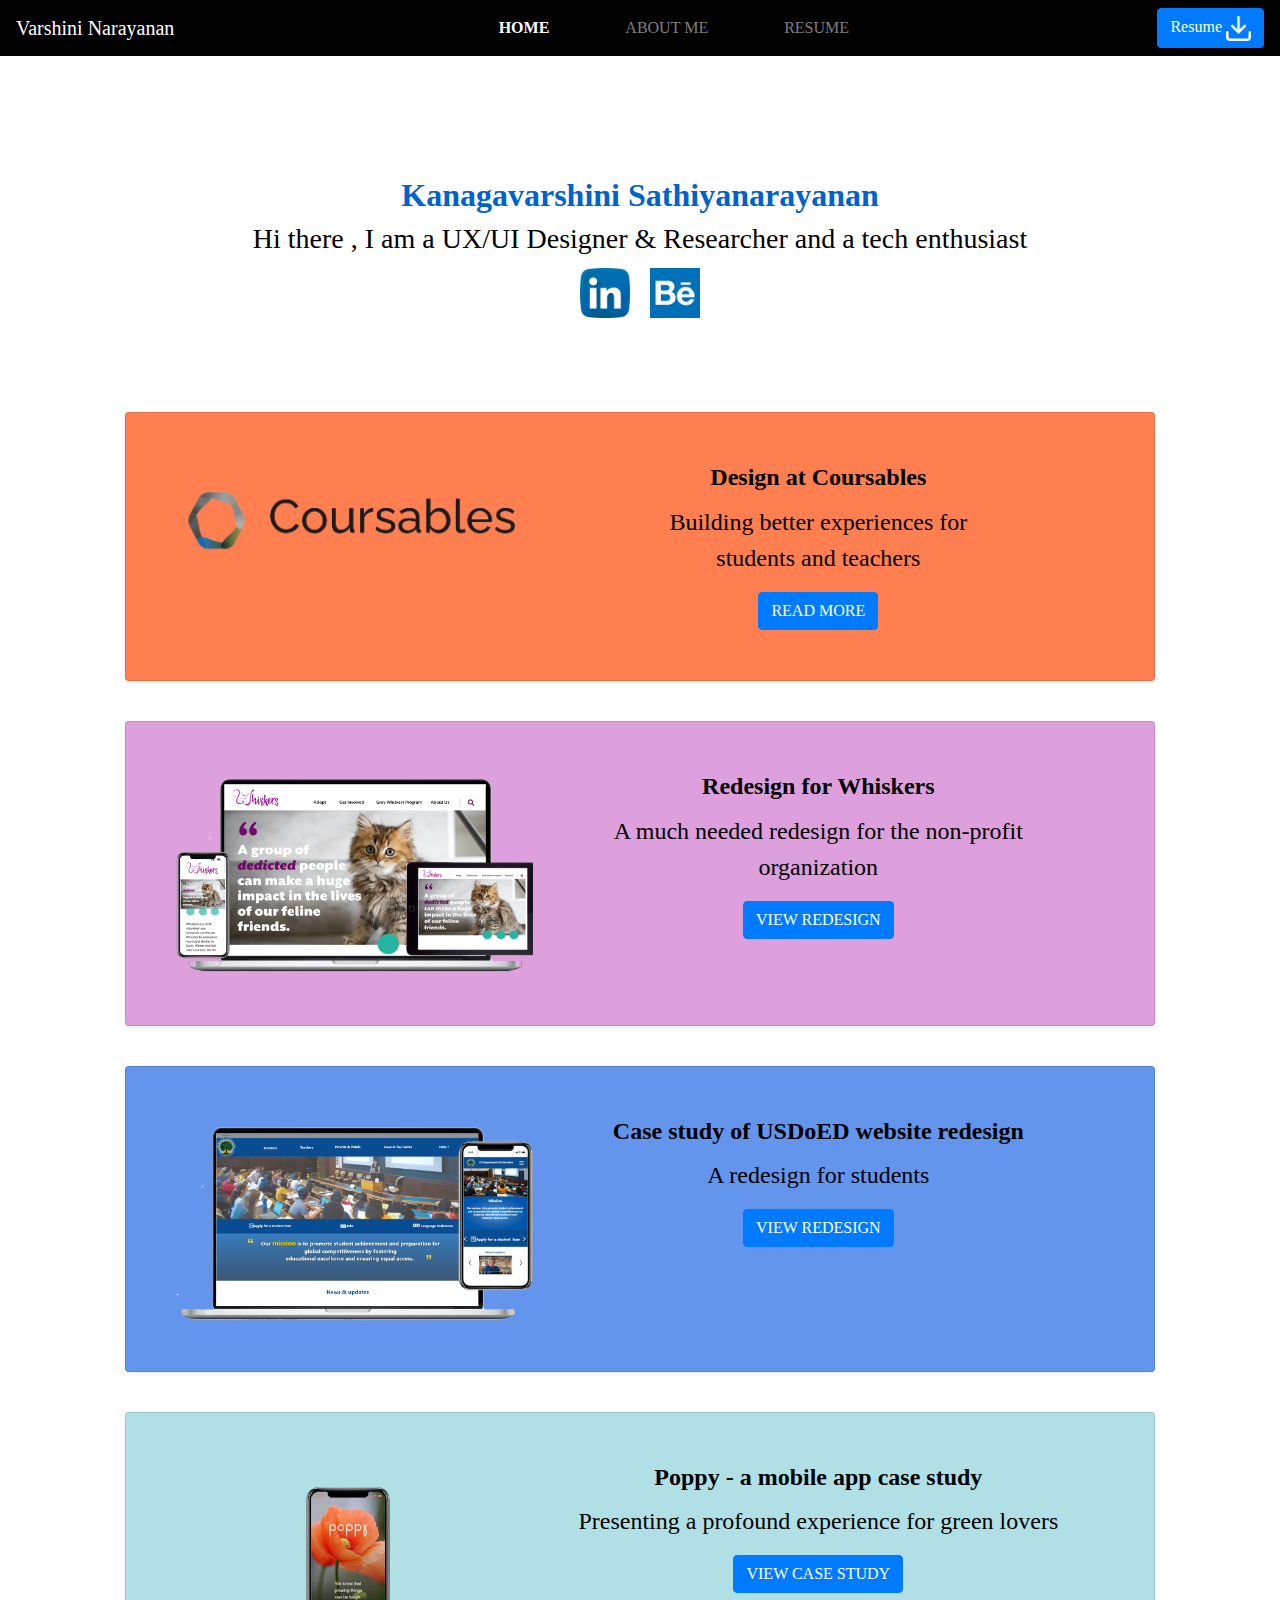
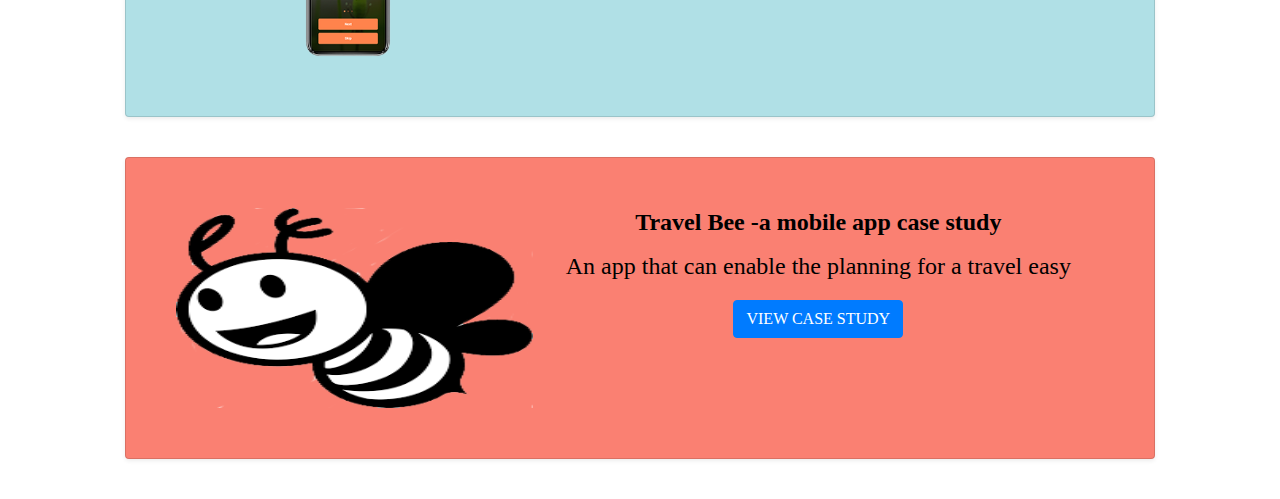
==== index.html @ 7caae49e "Minor change in button" ====
<!DOCTYPE html>
<html lang = "en">
  <head>
    <meta charset = "utf-8">
    <meta name = "viewport" content = "width=device-width , initial-scale=1">
      <meta http-equiv = "X-UA-compatible" content="IE=edge">
    <!-- Bootstrap CSS -->
      <link rel="stylesheet" href="https://stackpath.bootstrapcdn.com/bootstrap/4.3.1/css/bootstrap.min.css" integrity="sha384-ggOyR0iXCbMQv3Xipma34MD+dH/1fQ784/j6cY/iJTQUOhcWr7x9JvoRxT2MZw1T" crossorigin="anonymous">
      <link href="https://fonts.googleapis.com/css?family=San-serif|Jura&display=swap" rel="stylesheet">
      <link rel="stylesheet" href="css/styles.css">
      
      <title>Kanagavarshini's portfolio</title>
      <!-- Hotjar Tracking Code for  -->
      <script>
        (function(h,o,t,j,a,r){
            h.hj=h.hj||function(){(h.hj.q=h.hj.q||[]).push(arguments)};
            h._hjSettings={hjid:2220726,hjsv:6};
            a=o.getElementsByTagName('head')[0];
            r=o.createElement('script');r.async=1;
            r.src=t+h._hjSettings.hjid+j+h._hjSettings.hjsv;
            a.appendChild(r);
        })(window,document,'https://static.hotjar.com/c/hotjar-','.js?sv=');
      </script>
  
  </head>
  <script src="https://code.jquery.com/jquery-3.2.1.slim.min.js" integrity="sha384-KJ3o2DKtIkvYIK3UENzmM7KCkRr/rE9/Qpg6aAZGJwFDMVNA/GpGFF93hXpG5KkN" crossorigin="anonymous"></script>
  <script src="https://cdnjs.cloudflare.com/ajax/libs/popper.js/1.12.9/umd/popper.min.js" integrity="sha384-ApNbgh9B+Y1QKtv3Rn7W3mgPxhU9K/ScQsAP7hUibX39j7fakFPskvXusvfa0b4Q" crossorigin="anonymous"></script>
  <script src="https://maxcdn.bootstrapcdn.com/bootstrap/4.0.0/js/bootstrap.min.js" integrity="sha384-JZR6Spejh4U02d8jOt6vLEHfe/JQGiRRSQQxSfFWpi1MquVdAyjUar5+76PVCmYl" crossorigin="anonymous"></script>
  
  <body>
    <!--Nav bar starts here-->
    <nav class="navbar navbar-expand-lg navbar-dark sticky-top custom">
      <a class="navbar-brand" href="index.html">Varshini Narayanan</a>
      <button class="navbar-toggler" type="button" data-toggle="collapse" data-target="#navbarToggler" aria-controls="navbarTogglerDemo03" aria-expanded="false" aria-label="Toggle navigation">
        <span class="navbar-toggler-icon"><i class="fas fa-bars"></i></span>
      </button>
    
      <div class="collapse navbar-collapse" id="navbarToggler">
        <ul class="navbar-nav mr-auto">
          <li class="nav-item active">
            <a class="nav-link" href="#">HOME <span class="sr-only">(current)</span></a>
          </li>
          <li class="nav-item">
            <a class="nav-link" href="about.html">ABOUT ME</a>
          </li>
          
          </li>
          <li class="nav-item">
            <a class="nav-link" href="https://drive.google.com/file/d/10a8vLCiQLXp5Wzr1UDkPbSUo5dwR0BQ1/view?usp=sharing">RESUME</a>
          </li>
        </ul>
        
          <a class="btn btn-primary my-2 my-sm-0" href="https://drive.google.com/uc?id=10a8vLCiQLXp5Wzr1UDkPbSUo5dwR0BQ1&export=download" type="submit">Resume <img src="images/Icon feather-download.png" width="25" height="25" color="white"></a>
        
      </div>
    </nav>

    
    <!-- End navigation bar -->
    <!--beginning of hero content-->
      
    <div class="container">
                    
      <div class="row heroContent">
         
          <div class="col-md-12 col-sm-12">
            <h2 class="">Kanagavarshini Sathiyanarayanan</h2>
            <h3 class="intro">Hi there , I am a UX/UI Designer &amp; Researcher and a tech enthusiast </h3>
            
            
           
            
            <a class="btn btn-primary btn-sm heroIcon" href="https://www.linkedin.com/in/kanagavarshini/" target="_blank" role="button"><img src="images/linkedin.png" width="50" height="50"></a>
            
            <a class="btn btn-primary btn-sm heroIcon" href="https://www.behance.net/kanagavnarayan" target="_blank" role="button"><img src="images/behance.png" width="50" height="50" ></a>
          </div>

          
        
      </div>
    </div>
    <!--end of hero content-->
    <!--Work section begins-->
    <div class="container">
      <div class="cardContainer">
        <div class="card shadow-sm work1 ">
          <div class="row ">
            <div class="col-sm-5">
              <img class="d-block w-100" src="images/coursableslogo1.PNG" alt="">
            </div>
            <div class="col-sm-7">
              <div class="card-block">
                <h4 class="card-title">Design at Coursables</h4>
                <p>Building better experiences for<br>students and teachers </p>

                <a href="#" class="btn btn-primary btn-md">READ MORE</a>
              </div>
            </div>
      
            
          </div>
        </div>
      
        <!-- End card 1 -->
    
            
        <div class="card shadow-sm work ">
          <div class="row ">
            <div class="col-sm-5">
              <img class="d-block w-100" src="images/whiskersproto.png" alt="">
            </div>
            <div class="col-sm-7">
              <div class="card-block">
                <h4 class="card-title">Redesign for Whiskers</h4>
                <p>A much needed redesign for the non-profit organization</p>

                <a class="btn btn-primary btn-md" href="https://docs.google.com/presentation/d/e/2PACX-1vRIkqPVaC33eOrit_M91xv1DqObnWQD9gdRbHs5enqSoa2Jxihurlq7gIWdTT47-g/pub?start=true&loop=true&delayms=3000" target="_blank" role="button">VIEW REDESIGN</a>
              </div>
            </div>
      
            
          </div>
        </div>
        <!-- End card 2 -->
        <div class="card shadow-sm work2">
          <div class="row ">
            <div class="col-sm-5">
              <img class="d-block w-100" src="images/rwdusdeoedport.png" alt="">
            </div>
            <div class="col-sm-7">
              <div class="card-block">
                <h4 class="card-title">Case study of USDoED website redesign</h4>
                <p>A redesign for students</p>

                <a class="btn btn-primary btn-md" href="https://docs.google.com/presentation/d/e/2PACX-1vSjxhdWtfhhF0d1xYc5bsyru8crbSmUSRGSvcfbHoulZiTXZAbEIPvRbfkD364yZG4yeBWGjOPtrVbi/pub?start=true&loop=true&delayms=3000" target="_blank" role="button">VIEW REDESIGN</a>
              </div>
            </div>
      
            
          </div>
        </div>
          
        <!-- End card 3 -->
        <div class="card shadow-sm work3">
          <div class="row ">
            <div class="col-sm-5">
              <img class="d-block w-100" src="images/Untitled-1.png" alt="">
            </div>
            <div class="col-sm-7">
              <div class="card-block">
                <h4 class="card-title">Poppy - a mobile app case study</h4>
                <p>Presenting a profound experience for green lovers</p>

                <a class="btn btn-primary btn-md" href="https://docs.google.com/presentation/d/e/2PACX-1vSjxhdWtfhhF0d1xYc5bsyru8crbSmUSRGSvcfbHoulZiTXZAbEIPvRbfkD364yZG4yeBWGjOPtrVbi/pub?start=true&loop=true&delayms=3000" target="_blank" role="button">VIEW CASE STUDY</a>
              </div>
            </div>
      
            
          </div>
        </div>
          
        <!-- End card 4 -->
        <div class="card shadow-sm work4">
          <div class="row ">
            <div class="col-sm-5">
              <img class="d-block w-100" src="images/Image 1.png" height="200px" width="150px" alt="">
            </div>
            <div class="col-sm-7">
              <div class="card-block">
                <h4 class="card-title">Travel Bee -a mobile app case study</h4>
                <p>An app that can enable the planning for a travel easy</p>

                <a class="btn btn-primary btn-md" href="https://docs.google.com/presentation/d/e/2PACX-1vSjxhdWtfhhF0d1xYc5bsyru8crbSmUSRGSvcfbHoulZiTXZAbEIPvRbfkD364yZG4yeBWGjOPtrVbi/pub?start=true&loop=true&delayms=3000" target="_blank" role="button">VIEW CASE STUDY</a>
              </div>
            </div>
      
            
          </div>
        </div>
        
      <!-- End card 5 -->
      
    </div> 
    


  </body>
</html>
---- css/styles.css ----
h1, h2, h3 , h4, h5, h6 {
  /* font-family:  "Lora", Times, serif; */
  font-family: 'Times New Roman', Times, serif ;
}
html, body {
  /* font-family:  "Lora", Times, serif; */
  font-family: 'Times New Roman', Times, serif ;
  scroll-behavior: smooth;
  background-color: white;
}
P{
  font-size: 24px;
  color: black;
}
a{
  color: white;
}
.container h1,h2{
  color: #0062cc;
  border:none;
  font-weight: bold;
  text-align: center;
  
}
/* Header nav content */
.custom {
 
  width: 100%;
  background-color:black !important;
  background-size: cover;
  z-index: 10;
  }

/* .navbar-brand img{
  width: 75px;
  background-color: #e05454 ;
} */
.navbar-brand{
  font-family: Brush Script MT;
}
.navbar-nav {
  padding:0%;
  margin: 0 auto; 
}
 .nav-item{
   padding:0% ;
   margin-left:30px;
   margin-right: 30px;
 }
 .active{
  
  font-weight: bold;
}
.nav-item:hover {
  text-decoration: underline;
}


.heroImg{
  margin:5%;
}
.heroIcon{
  background-color: transparent!important;
  border: none;
}
.intro{
  color: black;
}
 .heroContent{
  
  margin: 70px 0px 0px 0px;
  text-align: center;
 } 
 .subTitle{
   font-weight: bold;
 }
.text-center{
 
  font-size: 30px;
  text-align: center;

  
  background-color: transparent!important;
}
.headerTxt{
color:black !important;
font-size: 24px;
text-align: center;
}

.card{
  
  
  margin:40px;
  
}

.card-block{
  align-content: center;
  
  position: relative;
  text-align:center;
  }
.card-block .btn{
  
  justify-content: center;
}

.card-title{
color: black;
top: 0px;
text-align: center;
font-weight: bold;
}


.row{
width: 100%;
height:100%;
padding: 50px;
}
 .work1{
  background-color:coral; 
  
} 
.work{
  
  background-color:plum;
  
}
.work2{
  background-color: cornflowerblue;
  
}
.work3{
  background-color:powderblue;
  
  
}
.work4{
  background-color:salmon;
  
}
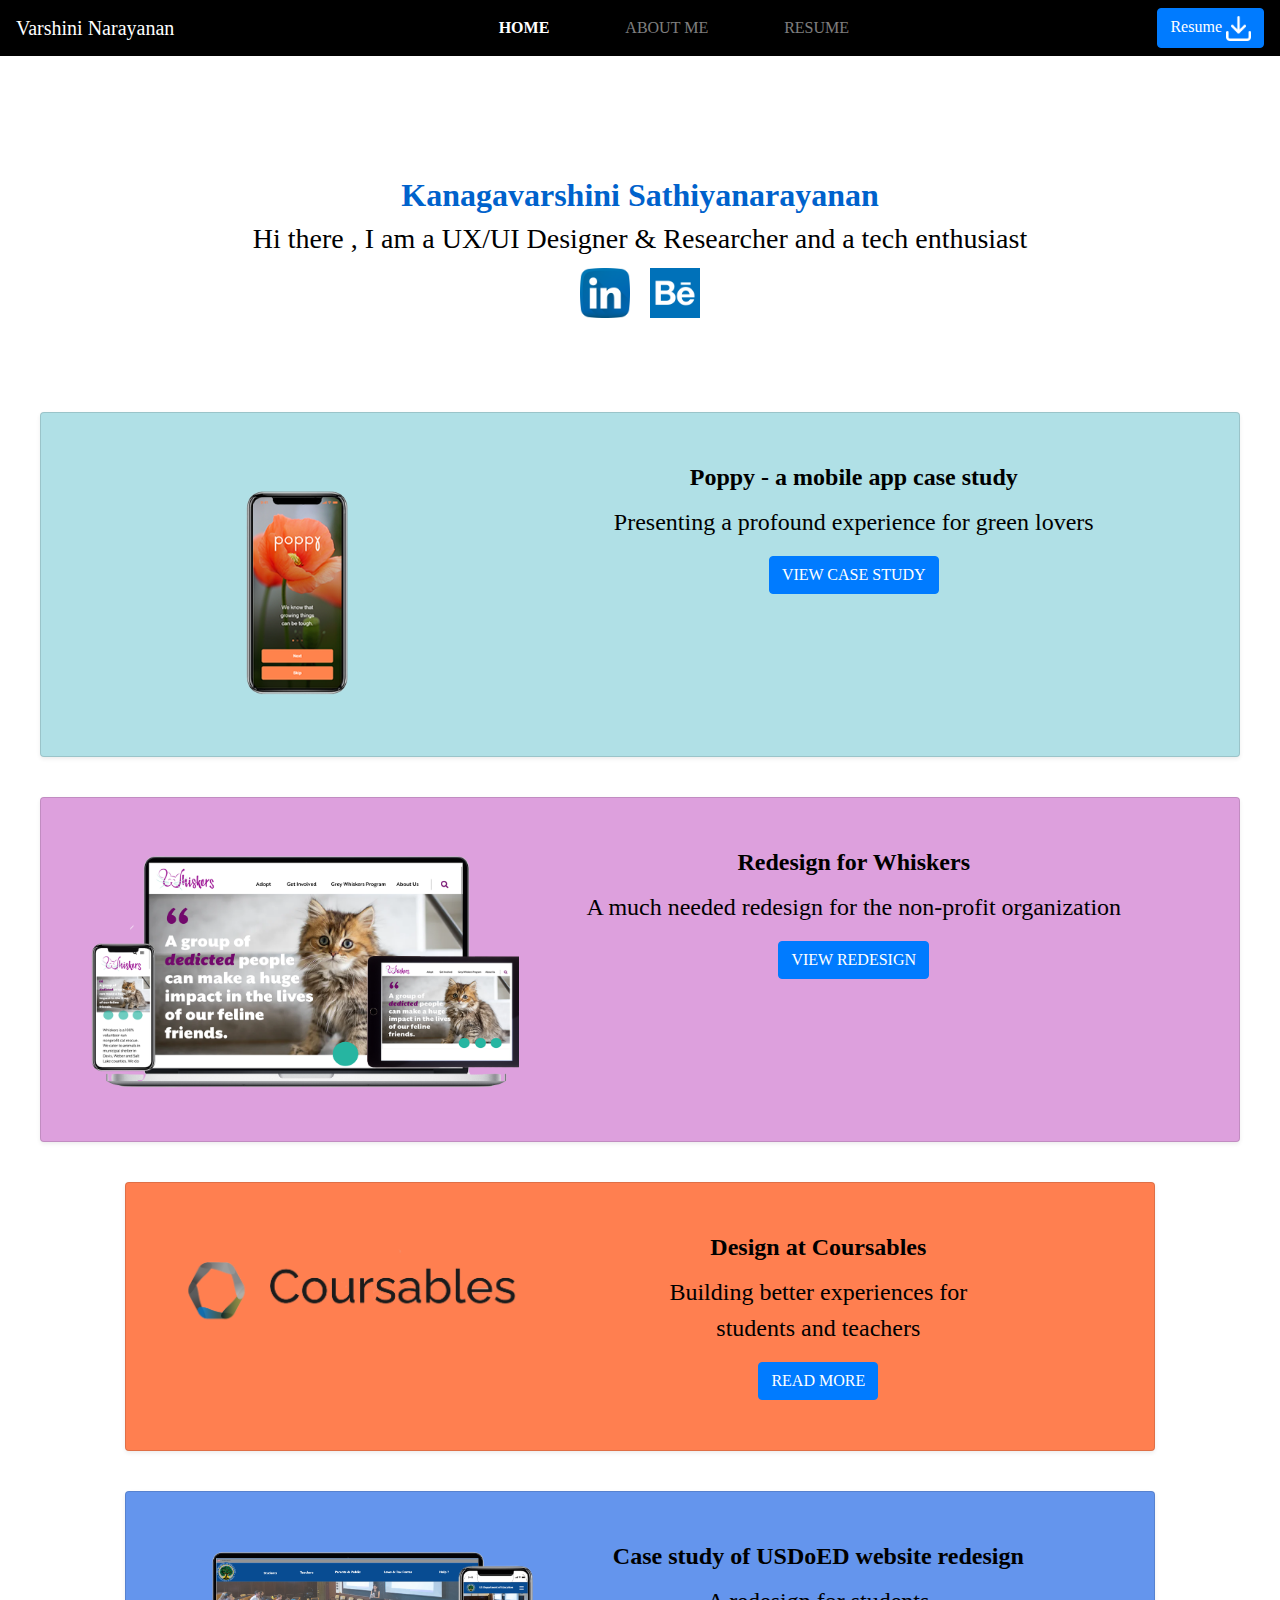
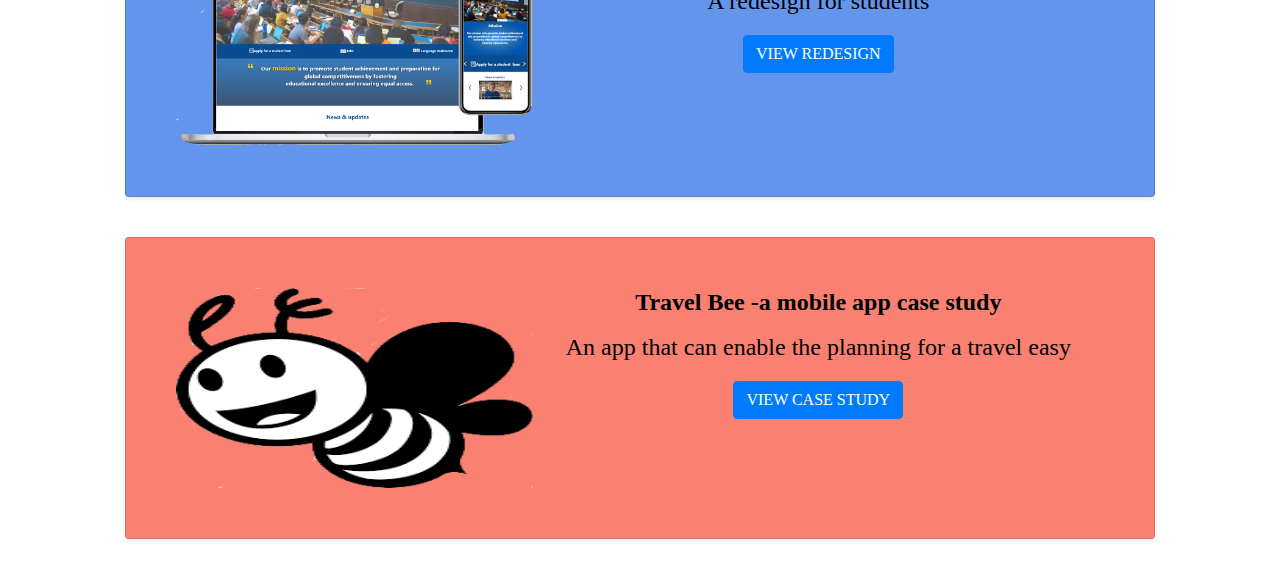
==== commit 23b89418: "Rearranging the portfolio" ====
--- a/index.html
+++ b/index.html
@@ -10,17 +10,19 @@
       <link rel="stylesheet" href="css/styles.css">
       
       <title>Kanagavarshini's portfolio</title>
-      <!-- Hotjar Tracking Code for  -->
-      <script>
-        (function(h,o,t,j,a,r){
-            h.hj=h.hj||function(){(h.hj.q=h.hj.q||[]).push(arguments)};
-            h._hjSettings={hjid:2220726,hjsv:6};
-            a=o.getElementsByTagName('head')[0];
-            r=o.createElement('script');r.async=1;
-            r.src=t+h._hjSettings.hjid+j+h._hjSettings.hjsv;
-            a.appendChild(r);
-        })(window,document,'https://static.hotjar.com/c/hotjar-','.js?sv=');
-      </script>
+  
+      
+    <!-- Hotjar Tracking Code for https://kanagavarshini.github.io/portfolio_updated/ -->
+    <script>
+      (function(h,o,t,j,a,r){
+          h.hj=h.hj||function(){(h.hj.q=h.hj.q||[]).push(arguments)};
+          h._hjSettings={hjid:2382006,hjsv:6};
+          a=o.getElementsByTagName('head')[0];
+          r=o.createElement('script');r.async=1;
+          r.src=t+h._hjSettings.hjid+j+h._hjSettings.hjsv;
+          a.appendChild(r);
+      })(window,document,'https://static.hotjar.com/c/hotjar-','.js?sv=');
+    </script>
   
   </head>
   <script src="https://code.jquery.com/jquery-3.2.1.slim.min.js" integrity="sha384-KJ3o2DKtIkvYIK3UENzmM7KCkRr/rE9/Qpg6aAZGJwFDMVNA/GpGFF93hXpG5KkN" crossorigin="anonymous"></script>
@@ -81,6 +83,43 @@
     </div>
     <!--end of hero content-->
     <!--Work section begins-->
+    <div class="card shadow-sm work3">
+      <div class="row ">
+        <div class="col-sm-5">
+          <img class="d-block w-100" src="images/Untitled-1.png" alt="">
+        </div>
+        <div class="col-sm-7">
+          <div class="card-block">
+            <h4 class="card-title">Poppy - a mobile app case study</h4>
+            <p>Presenting a profound experience for green lovers</p>
+
+            <a class="btn btn-primary btn-md" href="https://www.behance.net/gallery/119236451/Poppy-a-mobile-app-case-study-for-plant-lovers" target="_blank" role="button">VIEW CASE STUDY</a>
+          </div>
+        </div>
+  
+        
+      </div>
+    </div>
+    <!-- End card 1 -->
+            
+    <div class="card shadow-sm work ">
+      <div class="row ">
+        <div class="col-sm-5">
+          <img class="d-block w-100" src="images/whiskersproto.png" alt="">
+        </div>
+        <div class="col-sm-7">
+          <div class="card-block">
+            <h4 class="card-title">Redesign for Whiskers</h4>
+            <p>A much needed redesign for the non-profit organization</p>
+
+            <a class="btn btn-primary btn-md" href="https://www.behance.net/gallery/119223189/Whiskers-Non-Profit-Organization-Redesign" target="_blank" role="button">VIEW REDESIGN</a>
+          </div>
+        </div>
+  
+        
+      </div>
+    </div>
+    <!-- End card 2 -->
     <div class="container">
       <div class="cardContainer">
         <div class="card shadow-sm work1 ">
@@ -93,35 +132,15 @@
                 <h4 class="card-title">Design at Coursables</h4>
                 <p>Building better experiences for<br>students and teachers </p>
 
-                <a href="#" class="btn btn-primary btn-md">READ MORE</a>
+                <a href="https://docs.google.com/presentation/d/e/2PACX-1vQQ5fnGr1Fp2c9PakLSAr9gasDwj3Slq2B20ekahJlEqAL97zR9T2LOsQdSdDZfpbsGSs0mGP0CeoJm/pub?start=true&loop=true&delayms=3000" target="_blank" class="btn btn-primary btn-md">READ MORE</a>
               </div>
             </div>
       
             
           </div>
         </div>
-      
-        <!-- End card 1 -->
-    
-            
-        <div class="card shadow-sm work ">
-          <div class="row ">
-            <div class="col-sm-5">
-              <img class="d-block w-100" src="images/whiskersproto.png" alt="">
-            </div>
-            <div class="col-sm-7">
-              <div class="card-block">
-                <h4 class="card-title">Redesign for Whiskers</h4>
-                <p>A much needed redesign for the non-profit organization</p>
-
-                <a class="btn btn-primary btn-md" href="https://docs.google.com/presentation/d/e/2PACX-1vRIkqPVaC33eOrit_M91xv1DqObnWQD9gdRbHs5enqSoa2Jxihurlq7gIWdTT47-g/pub?start=true&loop=true&delayms=3000" target="_blank" role="button">VIEW REDESIGN</a>
-              </div>
-            </div>
-      
-            
-          </div>
-        </div>
-        <!-- End card 2 -->
+          
+        <!-- End card 3 -->  
         <div class="card shadow-sm work2">
           <div class="row ">
             <div class="col-sm-5">
@@ -140,24 +159,8 @@
           </div>
         </div>
           
-        <!-- End card 3 -->
-        <div class="card shadow-sm work3">
-          <div class="row ">
-            <div class="col-sm-5">
-              <img class="d-block w-100" src="images/Untitled-1.png" alt="">
-            </div>
-            <div class="col-sm-7">
-              <div class="card-block">
-                <h4 class="card-title">Poppy - a mobile app case study</h4>
-                <p>Presenting a profound experience for green lovers</p>
-
-                <a class="btn btn-primary btn-md" href="https://docs.google.com/presentation/d/e/2PACX-1vSjxhdWtfhhF0d1xYc5bsyru8crbSmUSRGSvcfbHoulZiTXZAbEIPvRbfkD364yZG4yeBWGjOPtrVbi/pub?start=true&loop=true&delayms=3000" target="_blank" role="button">VIEW CASE STUDY</a>
-              </div>
-            </div>
       
-            
-          </div>
-        </div>
+        
           
         <!-- End card 4 -->
         <div class="card shadow-sm work4">
@@ -170,7 +173,7 @@
                 <h4 class="card-title">Travel Bee -a mobile app case study</h4>
                 <p>An app that can enable the planning for a travel easy</p>
 
-                <a class="btn btn-primary btn-md" href="https://docs.google.com/presentation/d/e/2PACX-1vSjxhdWtfhhF0d1xYc5bsyru8crbSmUSRGSvcfbHoulZiTXZAbEIPvRbfkD364yZG4yeBWGjOPtrVbi/pub?start=true&loop=true&delayms=3000" target="_blank" role="button">VIEW CASE STUDY</a>
+                <a class="btn btn-primary btn-md" href="https://docs.google.com/presentation/d/e/2PACX-1vSbvwEJeN3jKx6KiFdW9tJ9GhA90t5oPDTlRuRI3-FyH1lUNGRIAqBasFKaMIEEKw/pub?start=false&loop=false&delayms=3000" target="_blank" role="button">VIEW CASE STUDY</a>
               </div>
             </div>
       
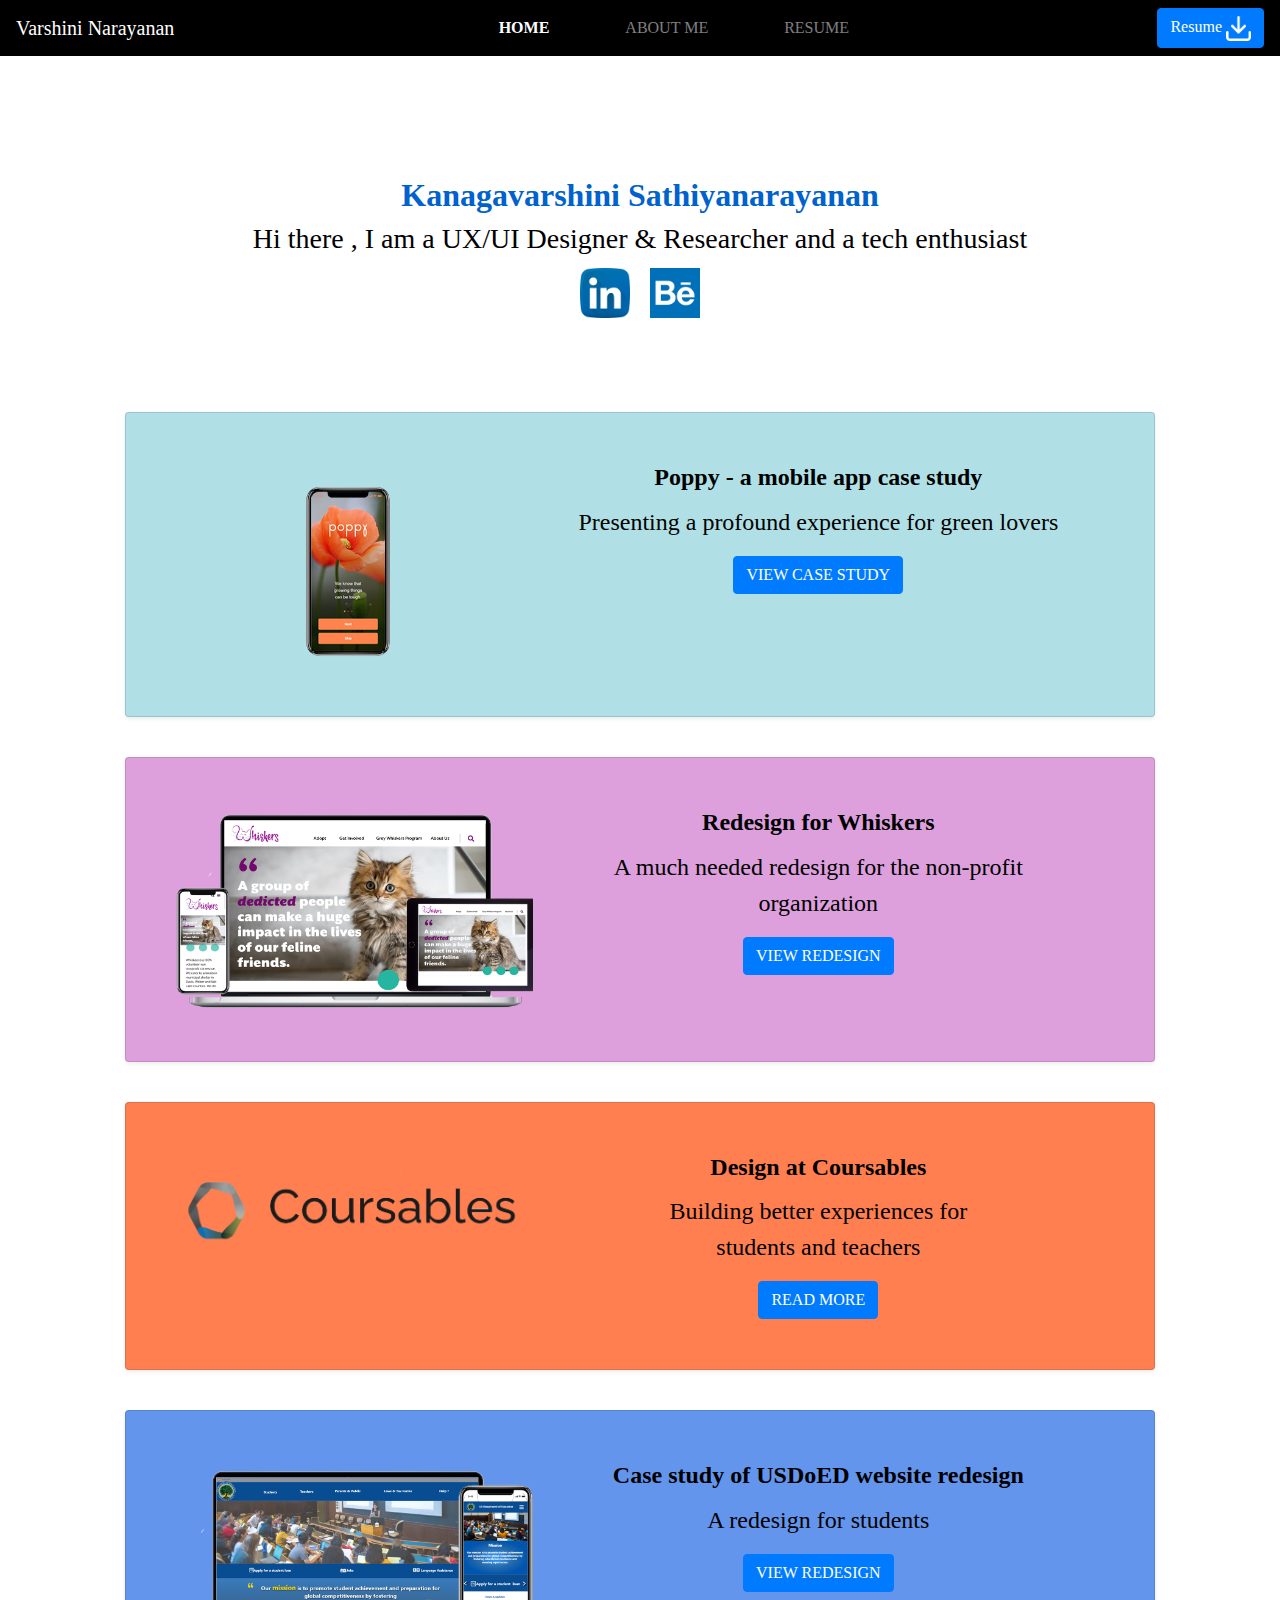
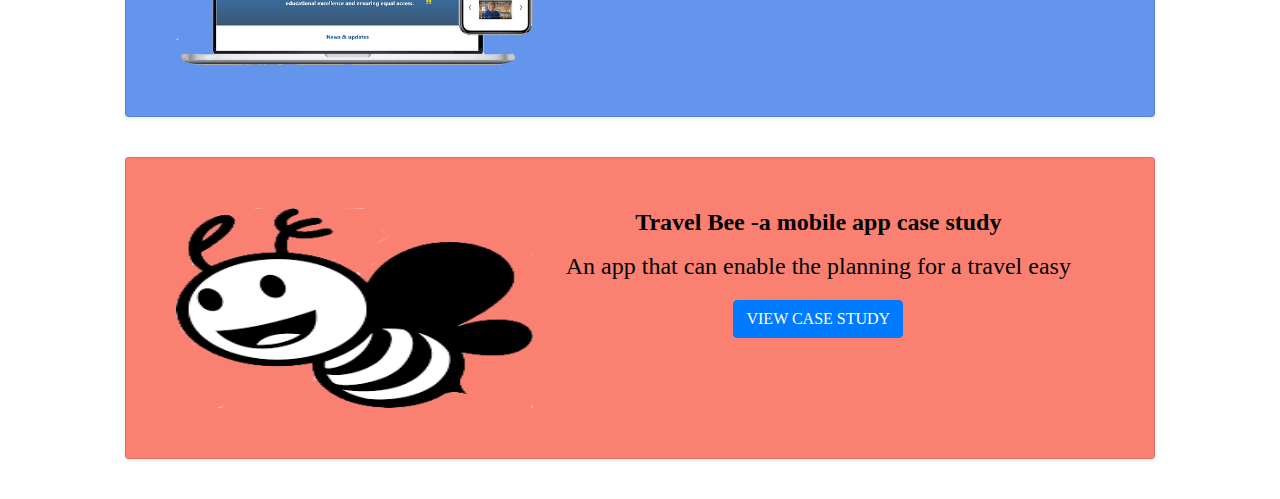
==== commit df6b45a1: "Update in project line up" ====
--- a/index.html
+++ b/index.html
@@ -83,45 +83,46 @@
     </div>
     <!--end of hero content-->
     <!--Work section begins-->
-    <div class="card shadow-sm work3">
-      <div class="row ">
-        <div class="col-sm-5">
-          <img class="d-block w-100" src="images/Untitled-1.png" alt="">
-        </div>
-        <div class="col-sm-7">
-          <div class="card-block">
-            <h4 class="card-title">Poppy - a mobile app case study</h4>
-            <p>Presenting a profound experience for green lovers</p>
+    <div class="container">
+      <div class="cardContainer">
+        <div class="card shadow-sm work3">
+          <div class="row ">
+            <div class="col-sm-5">
+              <img class="d-block w-100" src="images/Untitled-1.png" alt="">
+            </div>
+            <div class="col-sm-7">
+              <div class="card-block">
+                <h4 class="card-title">Poppy - a mobile app case study</h4>
+                <p>Presenting a profound experience for green lovers</p>
 
-            <a class="btn btn-primary btn-md" href="https://www.behance.net/gallery/119236451/Poppy-a-mobile-app-case-study-for-plant-lovers" target="_blank" role="button">VIEW CASE STUDY</a>
+                <a class="btn btn-primary btn-md" href="https://www.behance.net/gallery/119236451/Poppy-a-mobile-app-case-study-for-plant-lovers" target="_blank" role="button">VIEW CASE STUDY</a>
+              </div>
+            </div>
+      
+            
           </div>
         </div>
-  
-        
-      </div>
-    </div>
-    <!-- End card 1 -->
+        <!-- End card 1 -->
+                
+        <div class="card shadow-sm work ">
+          <div class="row ">
+            <div class="col-sm-5">
+              <img class="d-block w-100" src="images/whiskersproto.png" alt="">
+            </div>
+            <div class="col-sm-7">
+              <div class="card-block">
+                <h4 class="card-title">Redesign for Whiskers</h4>
+                <p>A much needed redesign for the non-profit organization</p>
+
+                <a class="btn btn-primary btn-md" href="https://www.behance.net/gallery/119223189/Whiskers-Non-Profit-Organization-Redesign" target="_blank" role="button">VIEW REDESIGN</a>
+              </div>
+            </div>
+      
             
-    <div class="card shadow-sm work ">
-      <div class="row ">
-        <div class="col-sm-5">
-          <img class="d-block w-100" src="images/whiskersproto.png" alt="">
-        </div>
-        <div class="col-sm-7">
-          <div class="card-block">
-            <h4 class="card-title">Redesign for Whiskers</h4>
-            <p>A much needed redesign for the non-profit organization</p>
-
-            <a class="btn btn-primary btn-md" href="https://www.behance.net/gallery/119223189/Whiskers-Non-Profit-Organization-Redesign" target="_blank" role="button">VIEW REDESIGN</a>
           </div>
         </div>
-  
-        
-      </div>
-    </div>
     <!-- End card 2 -->
-    <div class="container">
-      <div class="cardContainer">
+    
         <div class="card shadow-sm work1 ">
           <div class="row ">
             <div class="col-sm-5">
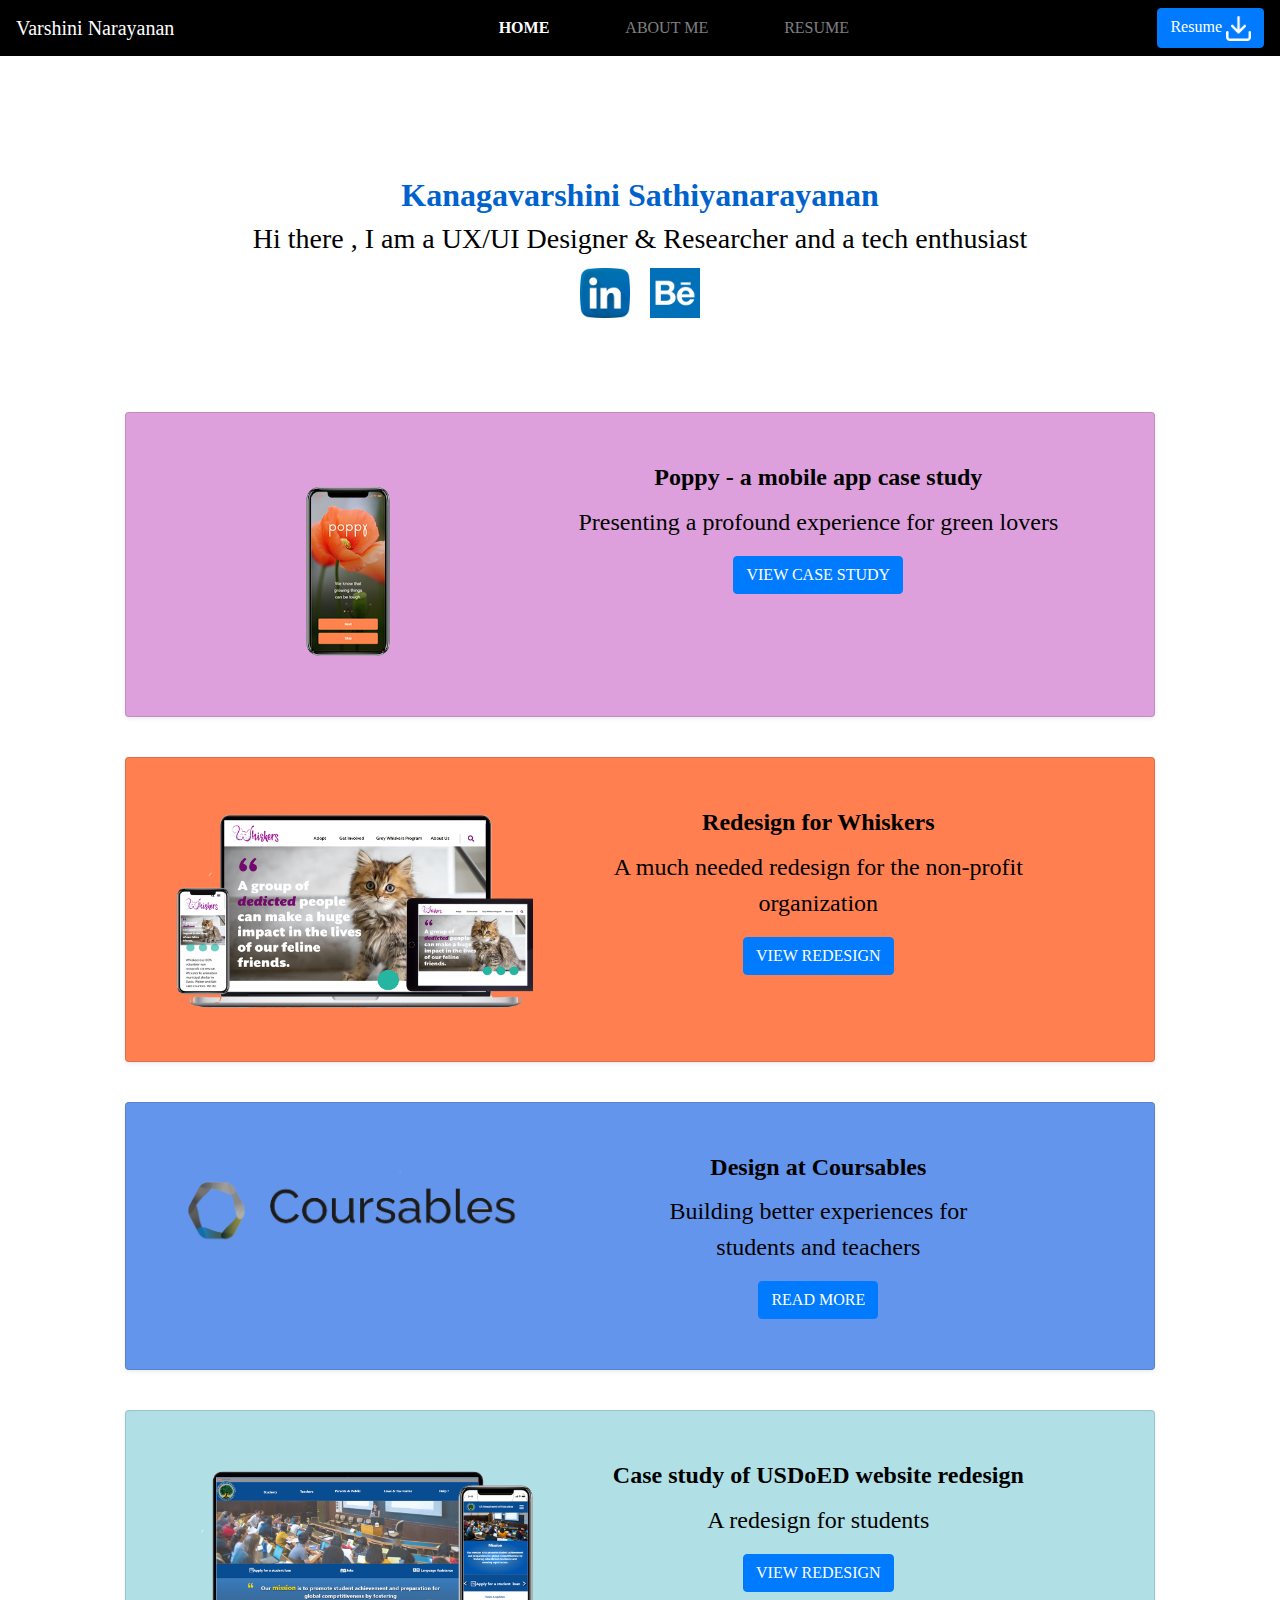
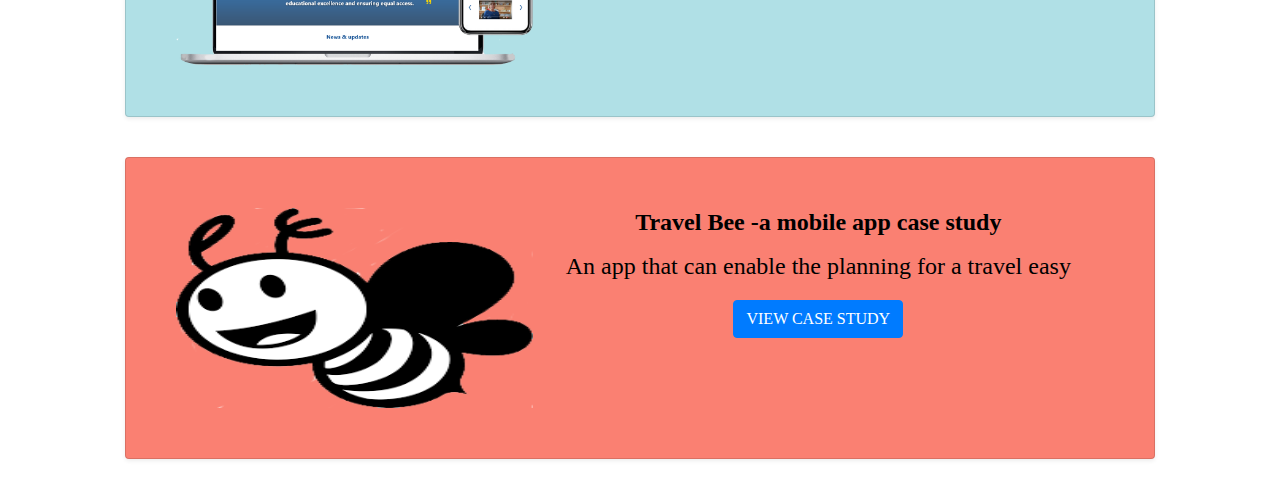
==== commit 0ff1141e: "small changes" ====
--- a/index.html
+++ b/index.html
@@ -85,7 +85,7 @@
     <!--Work section begins-->
     <div class="container">
       <div class="cardContainer">
-        <div class="card shadow-sm work3">
+        <div class="card shadow-sm work">
           <div class="row ">
             <div class="col-sm-5">
               <img class="d-block w-100" src="images/Untitled-1.png" alt="">
@@ -104,7 +104,7 @@
         </div>
         <!-- End card 1 -->
                 
-        <div class="card shadow-sm work ">
+        <div class="card shadow-sm work1">
           <div class="row ">
             <div class="col-sm-5">
               <img class="d-block w-100" src="images/whiskersproto.png" alt="">
@@ -123,7 +123,7 @@
         </div>
     <!-- End card 2 -->
     
-        <div class="card shadow-sm work1 ">
+        <div class="card shadow-sm work2 ">
           <div class="row ">
             <div class="col-sm-5">
               <img class="d-block w-100" src="images/coursableslogo1.PNG" alt="">
@@ -142,7 +142,7 @@
         </div>
           
         <!-- End card 3 -->  
-        <div class="card shadow-sm work2">
+        <div class="card shadow-sm work3">
           <div class="row ">
             <div class="col-sm-5">
               <img class="d-block w-100" src="images/rwdusdeoedport.png" alt="">
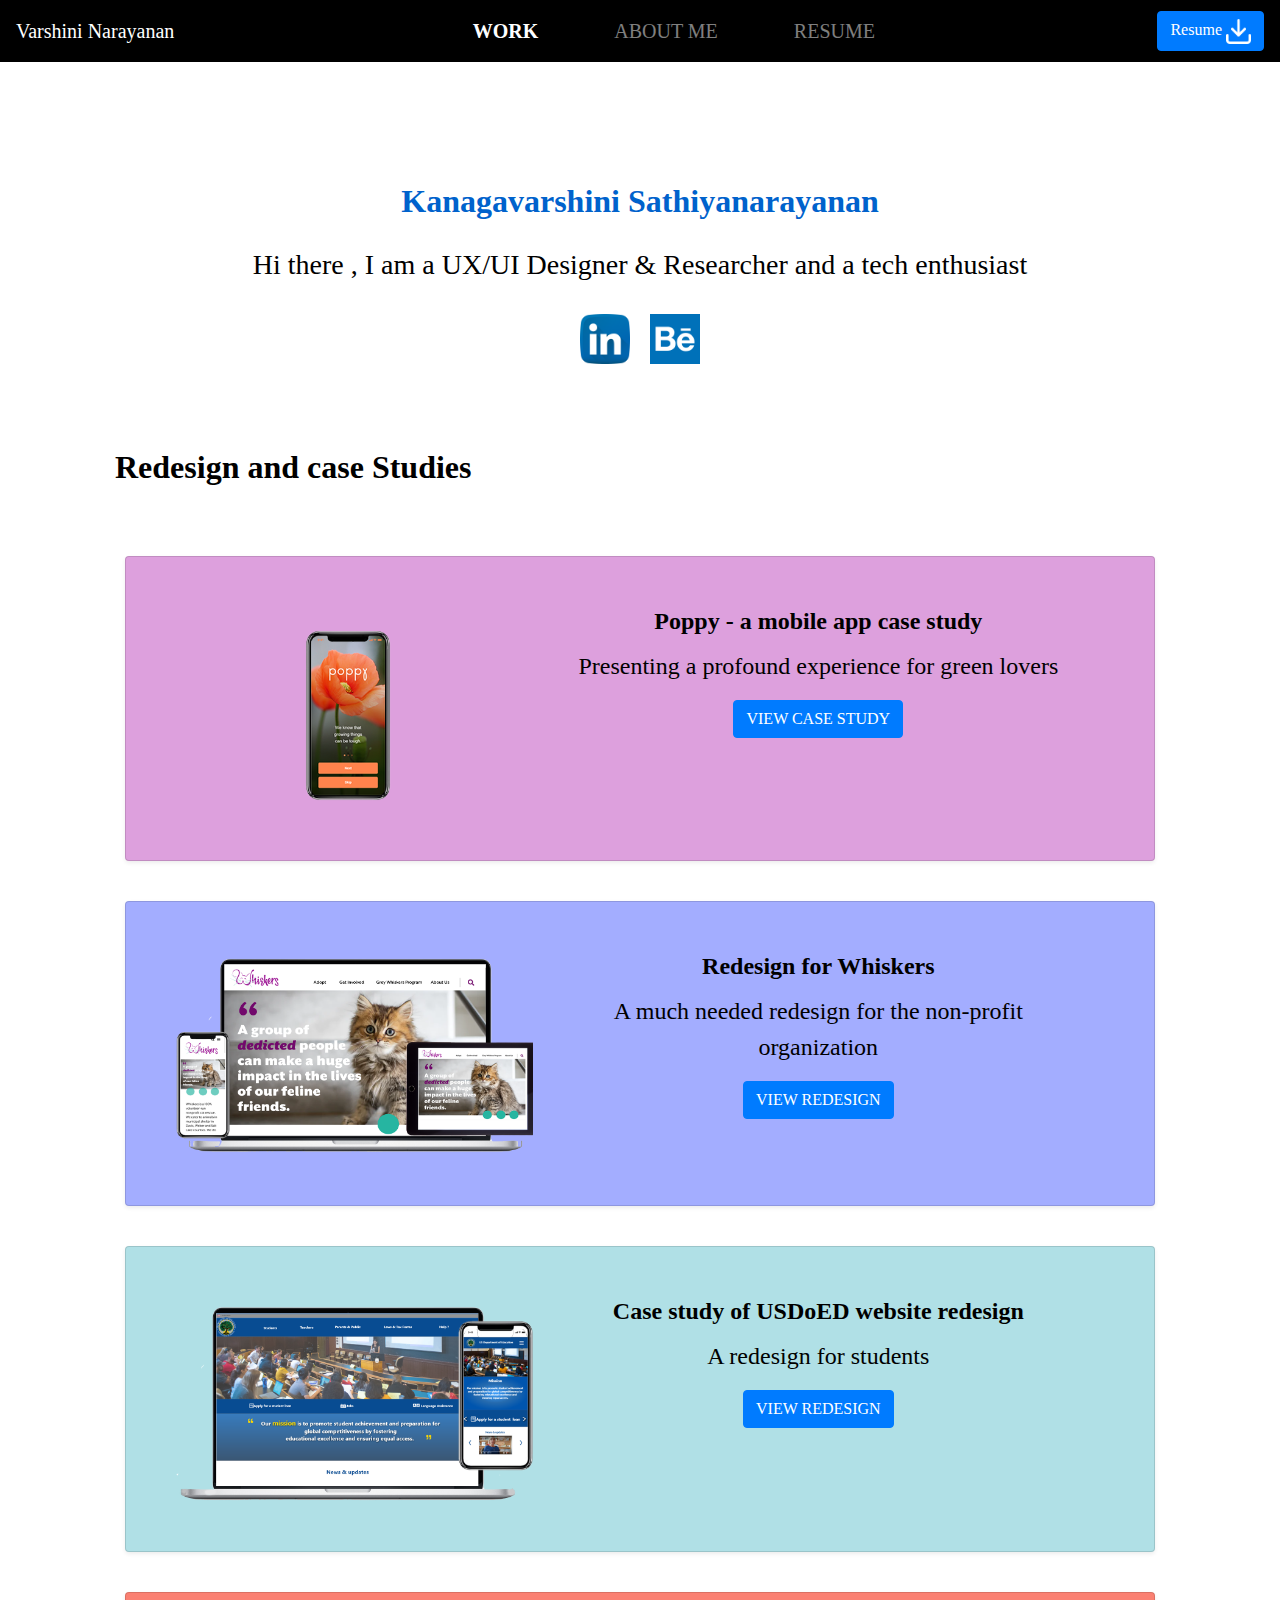
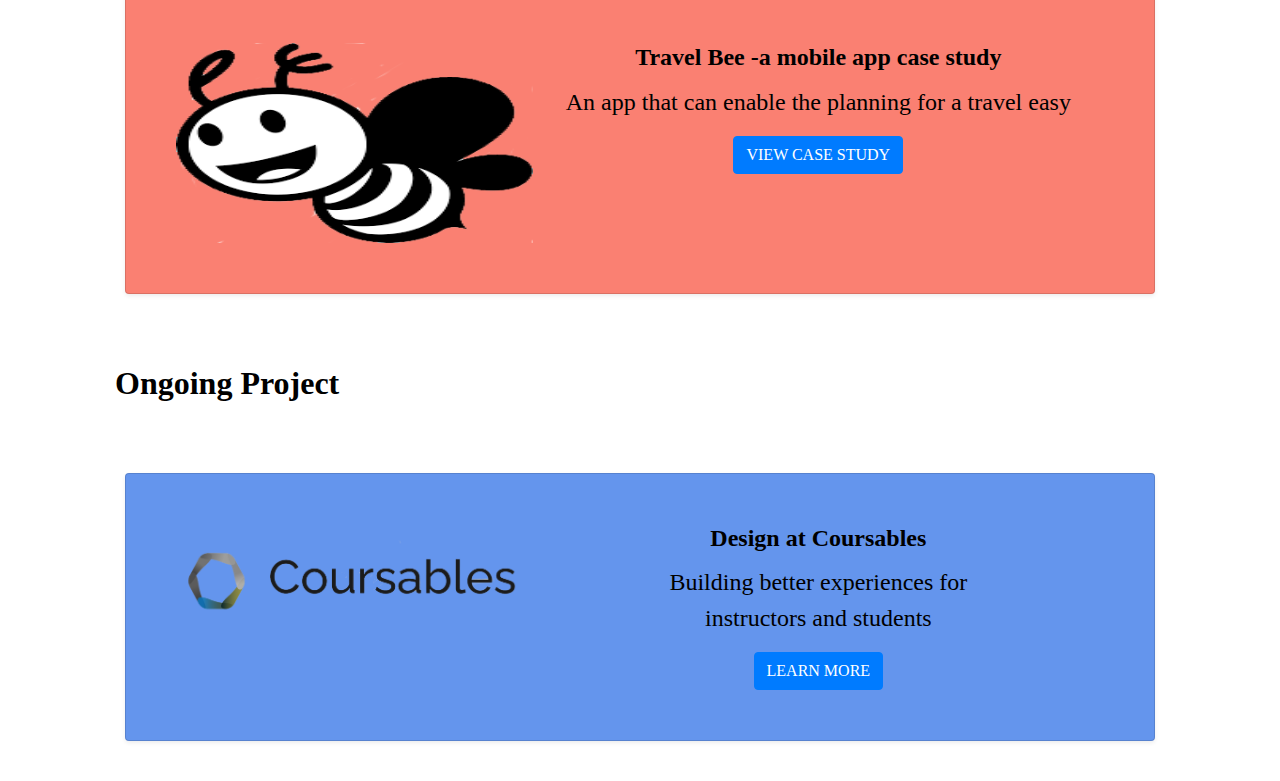
==== commit 2333293f: "Adding skills and tools used in the about page and other changes" ====
--- a/index.html
+++ b/index.html
@@ -40,7 +40,7 @@
       <div class="collapse navbar-collapse" id="navbarToggler">
         <ul class="navbar-nav mr-auto">
           <li class="nav-item active">
-            <a class="nav-link" href="#">HOME <span class="sr-only">(current)</span></a>
+            <a class="nav-link" href="#">WORK<span class="sr-only">(current)</span></a>
           </li>
           <li class="nav-item">
             <a class="nav-link" href="about.html">ABOUT ME</a>
@@ -67,9 +67,7 @@
          
           <div class="col-md-12 col-sm-12">
             <h2 class="">Kanagavarshini Sathiyanarayanan</h2>
-            <h3 class="intro">Hi there , I am a UX/UI Designer &amp; Researcher and a tech enthusiast </h3>
-            
-            
+            <h3 class="intro">Hi there , I am a UX/UI Designer &amp; Researcher and a tech enthusiast </h3>                   
            
             
             <a class="btn btn-primary btn-sm heroIcon" href="https://www.linkedin.com/in/kanagavarshini/" target="_blank" role="button"><img src="images/linkedin.png" width="50" height="50"></a>
@@ -85,6 +83,9 @@
     <!--Work section begins-->
     <div class="container">
       <div class="cardContainer">
+        
+        <!-- End card 1 -->
+        <h2 class="subHeader">Redesign and case Studies</h2>
         <div class="card shadow-sm work">
           <div class="row ">
             <div class="col-sm-5">
@@ -102,7 +103,7 @@
             
           </div>
         </div>
-        <!-- End card 1 -->
+        <!-- End card 2 -->
                 
         <div class="card shadow-sm work1">
           <div class="row ">
@@ -121,27 +122,10 @@
             
           </div>
         </div>
-    <!-- End card 2 -->
+    <!-- End card 3 -->
     
-        <div class="card shadow-sm work2 ">
-          <div class="row ">
-            <div class="col-sm-5">
-              <img class="d-block w-100" src="images/coursableslogo1.PNG" alt="">
-            </div>
-            <div class="col-sm-7">
-              <div class="card-block">
-                <h4 class="card-title">Design at Coursables</h4>
-                <p>Building better experiences for<br>students and teachers </p>
-
-                <a href="https://docs.google.com/presentation/d/e/2PACX-1vQQ5fnGr1Fp2c9PakLSAr9gasDwj3Slq2B20ekahJlEqAL97zR9T2LOsQdSdDZfpbsGSs0mGP0CeoJm/pub?start=true&loop=true&delayms=3000" target="_blank" class="btn btn-primary btn-md">READ MORE</a>
-              </div>
-            </div>
-      
-            
-          </div>
-        </div>
-          
-        <!-- End card 3 -->  
+        
+     
         <div class="card shadow-sm work3">
           <div class="row ">
             <div class="col-sm-5">
@@ -183,6 +167,25 @@
         </div>
         
       <!-- End card 5 -->
+      <h2 class="subHeader">Ongoing Project</h2>
+        
+        <div class="card shadow-sm work2 ">
+          <div class="row ">
+            <div class="col-sm-5">
+              <img class="d-block w-100" src="images/coursableslogo1.PNG" alt="">
+            </div>
+            <div class="col-sm-7">
+              <div class="card-block">
+                <h4 class="card-title">Design at Coursables</h4>
+                <p>Building better experiences for<br> instructors and students  </p>
+
+                <a href="https://docs.google.com/presentation/d/e/2PACX-1vQQ5fnGr1Fp2c9PakLSAr9gasDwj3Slq2B20ekahJlEqAL97zR9T2LOsQdSdDZfpbsGSs0mGP0CeoJm/pub?start=true&loop=true&delayms=3000" target="_blank" class="btn btn-primary btn-md">LEARN MORE</a>
+              </div>
+            </div>
+      
+            
+          </div>
+        </div>
       
     </div> 
     
--- a/css/styles.css
+++ b/css/styles.css
@@ -112,15 +112,21 @@
 text-align: center;
 font-weight: bold;
 }
-
-
+.subHeader{
+  color:black;
+  text-align: left;
+  padding:30px;
+}
+.subTitle{
+  padding: 40px;
+}
 .row{
 width: 100%;
 height:100%;
 padding: 50px;
 }
  .work1{
-  background-color:coral; 
+  background-color:rgb(163, 173, 255); 
   
 } 
 .work{
@@ -142,6 +148,18 @@
   
 }
 
+ul{
+  text-align: left;
+  list-style-type: disc;
+  padding: 40px;
+  font-size: 20px;
+  
+}
+
+h3{
+  color:#0062cc;
+  padding:20px;
+}
 
 
 
